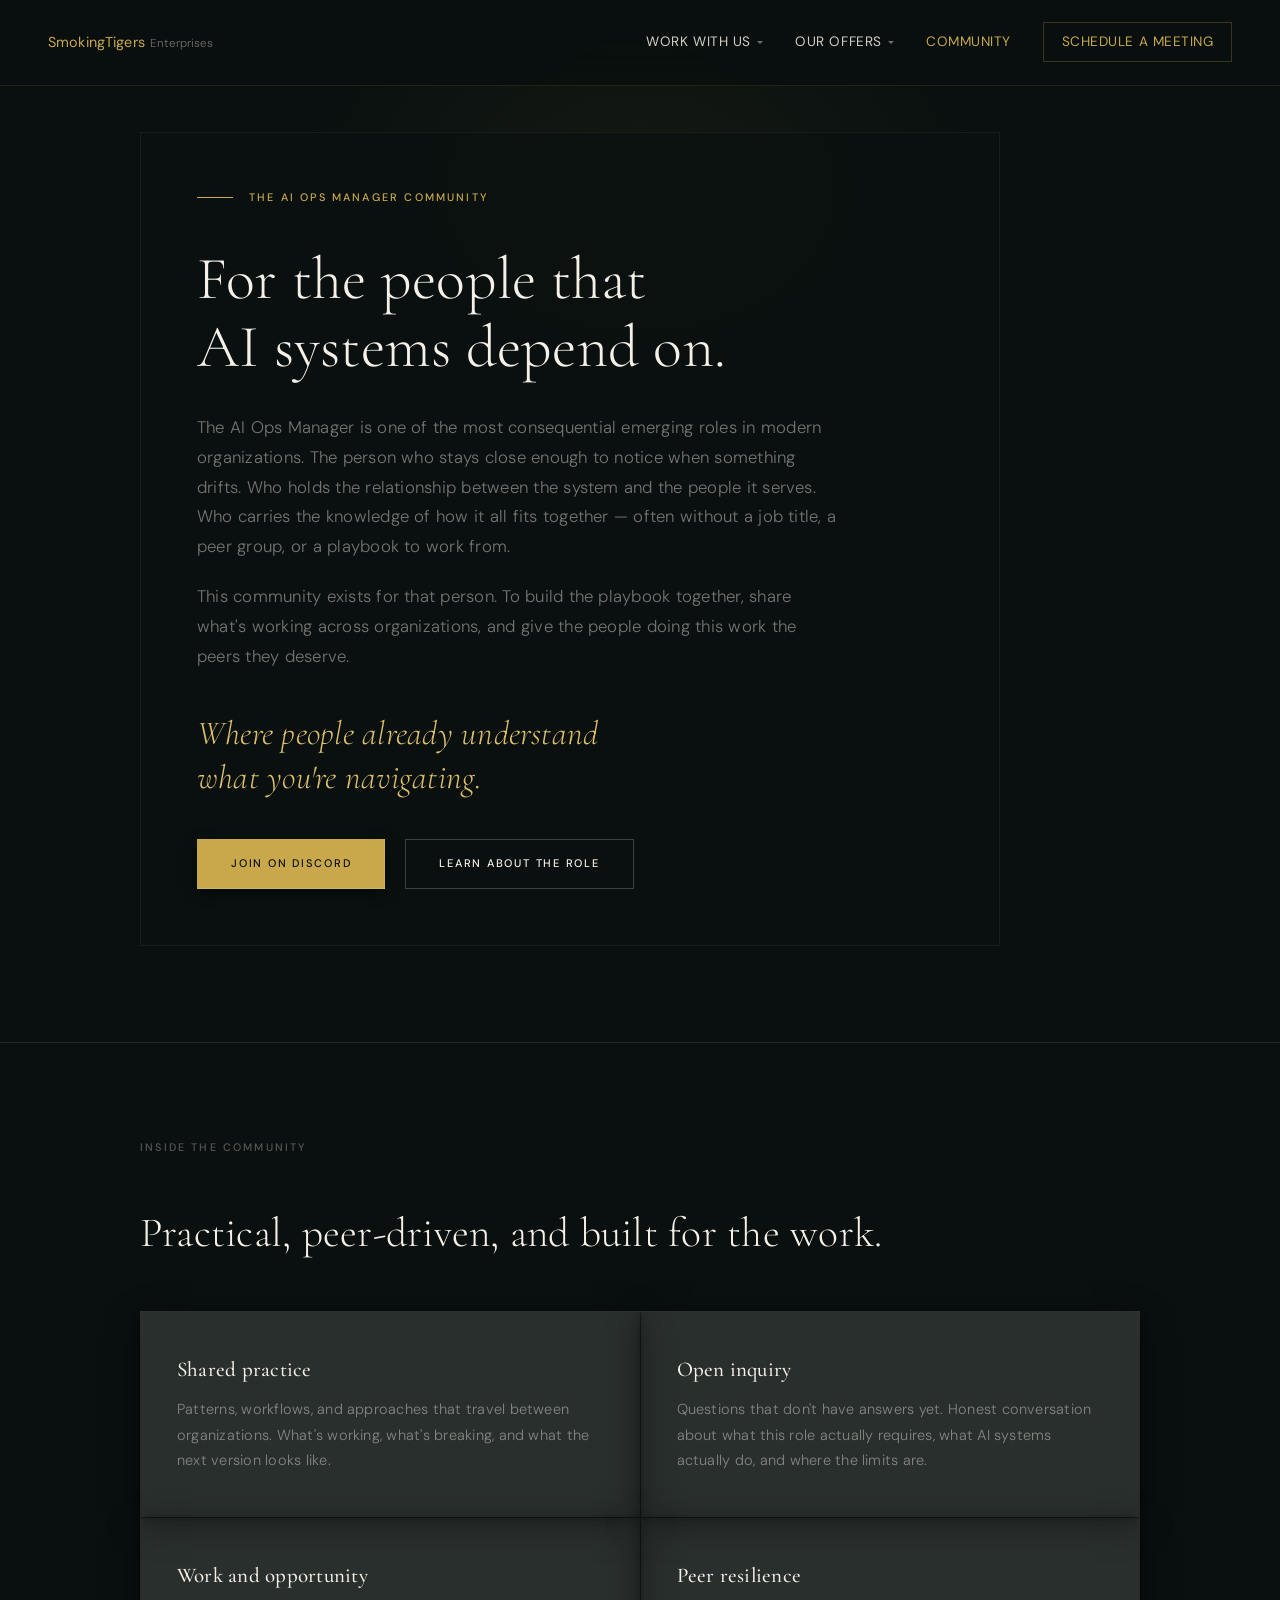
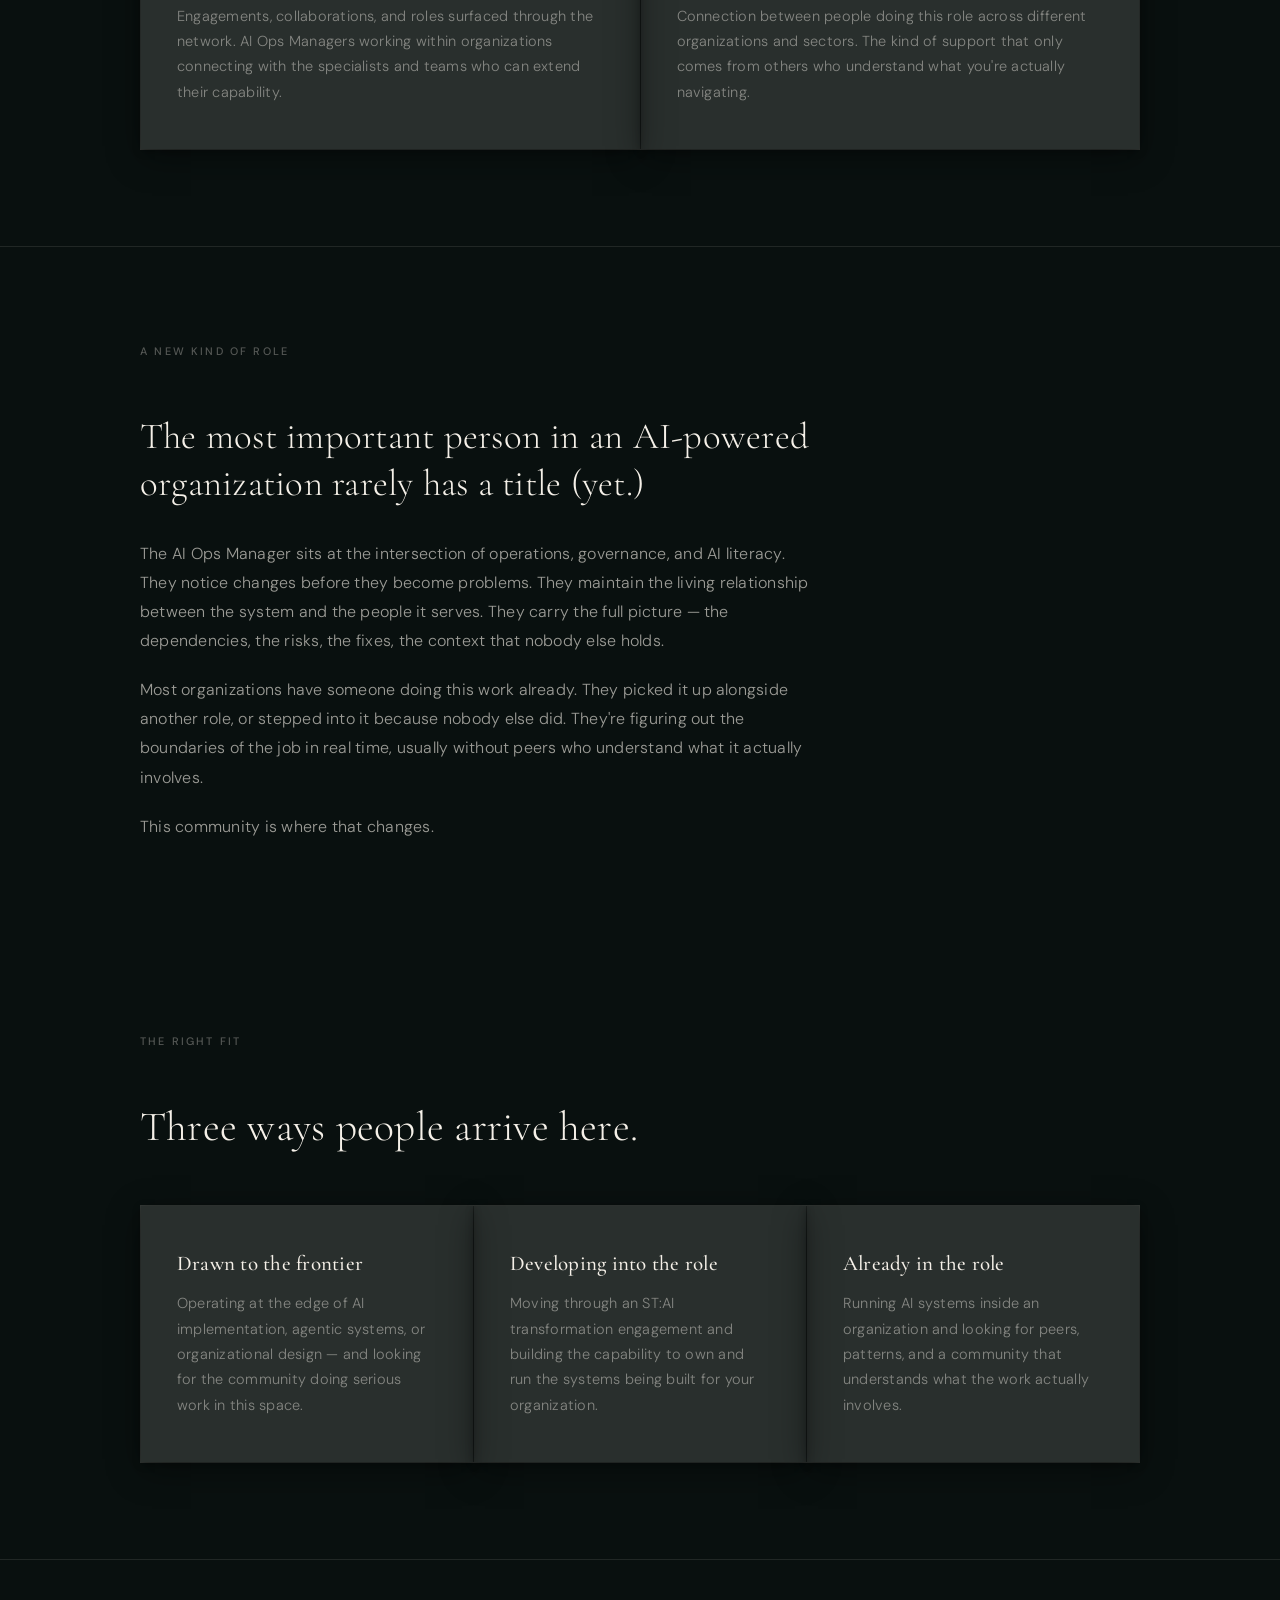
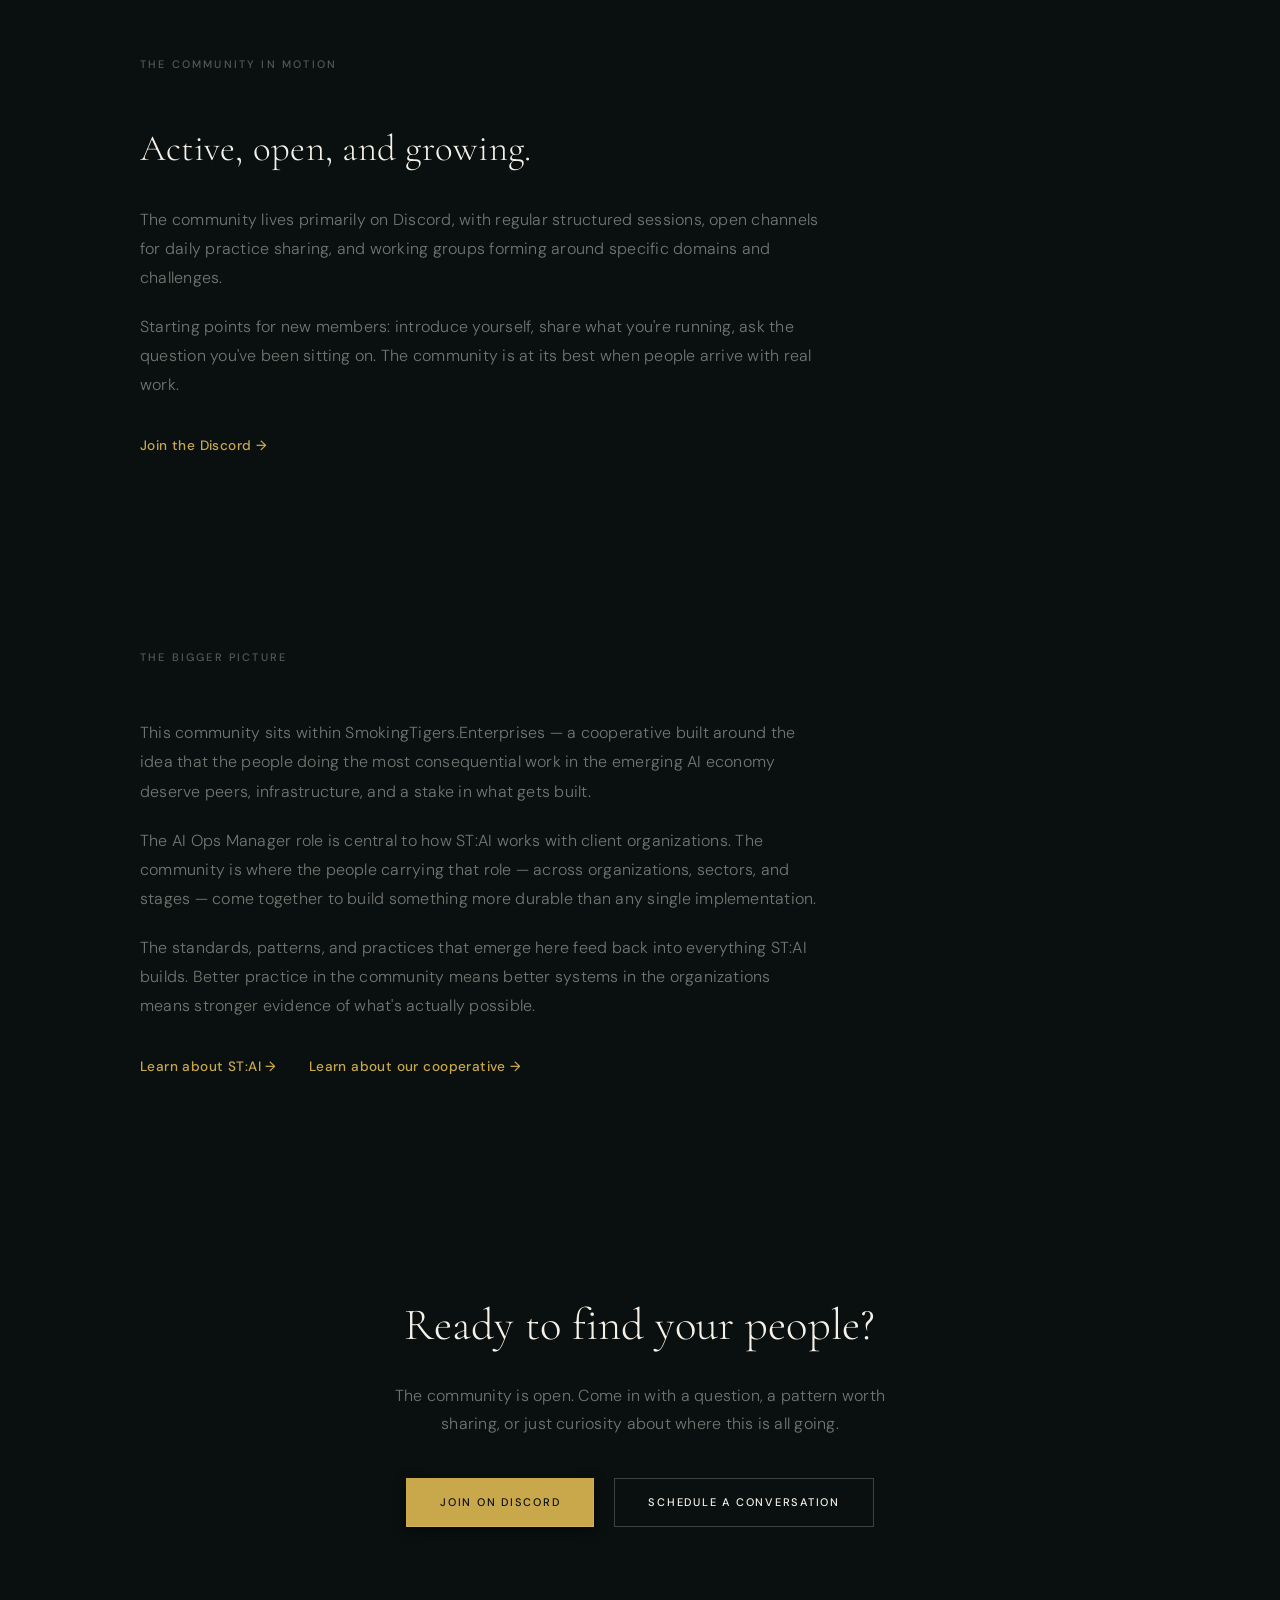
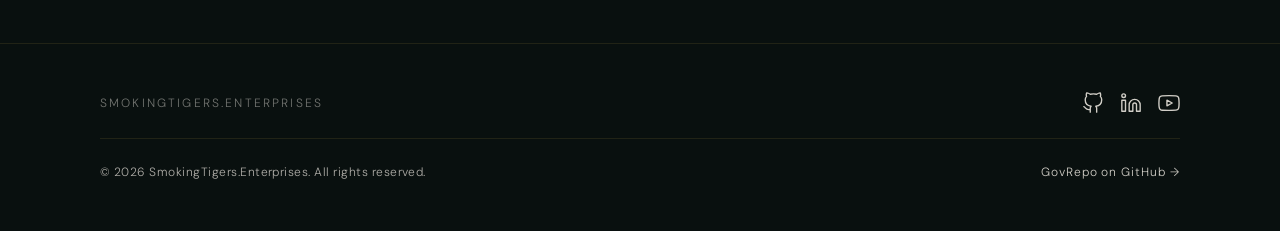
==== public/community/index.html @ b40d93f6 "Add Community page Full build for /community: hero, AI Ops Manager role section, two card-grid secti" ====
<!DOCTYPE html>
<html lang="en">
<head>
  <meta charset="UTF-8" />
  <meta name="viewport" content="width=device-width, initial-scale=1.0" />
  <title>Community — SmokingTigers.Enterprises</title>
  <meta name="description" content="A community built for AI Ops Managers - the people who carry the relationship between AI systems and the organizations they serve." />
  <link rel="preconnect" href="https://fonts.googleapis.com">
  <link href="https://fonts.googleapis.com/css2?family=Cormorant+Garamond:ital,wght@0,300;0,400;0,500;0,600;1,300;1,400;1,500&family=DM+Sans:wght@300;400;500&display=swap" rel="stylesheet">
  <style>
    *, *::before, *::after { box-sizing: border-box; margin: 0; padding: 0; }

    :root {
      --ink:        #f5f0e8;
      --ink-mid:    rgba(245,240,232,0.45);
      --ink-dim:    rgba(245,240,232,0.32);
      --paper:      #09100f;
      --surface:    #0f1a18;
      --surface-2:  rgba(245,240,232,0.035);
      --gold:       #c9a84c;
      --gold-lt:    #dfc06a;
      --gold-dim:   rgba(201,168,76,0.3);
      --gold-trace: rgba(201,168,76,0.07);
      --line:       rgba(201,168,76,0.18);
      --line-blue:  rgba(245,240,232,0.10);
      --max:        1080px;
      --serif:      'Cormorant Garamond', Georgia, serif;
      --sans:       'DM Sans', system-ui, sans-serif;
    }

    html { scroll-behavior: smooth; }
    body { font-family: var(--sans); background: var(--paper); color: var(--ink); line-height: 1.6; font-size: 16px; font-weight: 300; letter-spacing: 0.015em; }

    .wrap { max-width: var(--max); margin: 0 auto; padding: 0 40px; }

    /* ── Nav (ported from homepage / ST:AI page) ── */
    nav {
      position: fixed; top: 0; left: 0; right: 0; z-index: 100;
      display: flex; align-items: center; justify-content: space-between;
      padding: 1.4rem 3rem;
      background: rgba(9, 16, 15, 0.9);
      backdrop-filter: blur(16px);
      border-bottom: 1px solid rgba(201,168,76,0.12);
    }
    .nav-logo {
      font-family: var(--sans);
      font-size: 0.9rem;
      font-weight: 400;
      letter-spacing: 0.01em;
      text-decoration: none;
    }
    .nav-logo .smoking, .nav-logo .tigers { color: var(--gold); }
    .nav-logo .domain { margin-left: 0.45em; font-weight: 300; font-size: 0.8em; color: var(--ink-mid); }

    .nav-links { display: flex; align-items: center; gap: 2rem; }
    .nav-link {
      font-family: var(--sans);
      font-size: 0.85rem;
      font-weight: 400;
      letter-spacing: 0.04em;
      text-transform: uppercase;
      color: rgba(245,240,232,0.85);
      text-decoration: none;
      transition: color 0.2s;
    }
    .nav-link:hover { color: rgba(245,240,232,1); }
    .nav-link.current { color: var(--gold); }
    .nav-link.cta {
      color: var(--gold);
      border: 1px solid rgba(201,168,76,0.25);
      padding: 0.5rem 1.1rem;
    }
    .nav-link.cta:hover { background: rgba(201,168,76,0.08); color: var(--gold); }

    .nav-item { position: relative; display: flex; align-items: center; }
    .nav-item > .nav-link { display: flex; align-items: center; gap: 0.4rem; cursor: pointer; }
    .nav-item.active > .nav-link { color: var(--ink); }
    .caret {
      width: 0; height: 0;
      border-left: 3.5px solid transparent;
      border-right: 3.5px solid transparent;
      border-top: 3.5px solid currentColor;
      opacity: 0.5;
      transition: transform 0.2s;
    }
    .nav-item:hover .caret, .nav-item.open .caret { transform: rotate(180deg); opacity: 1; }

    .dropdown {
      position: absolute;
      top: calc(100% + 0.85rem);
      left: 50%;
      transform: translateX(-50%) translateY(-8px);
      min-width: 210px;
      background: rgba(9, 16, 15, 0.97);
      border: 1px solid rgba(201,168,76,0.25);
      border-radius: 8px;
      padding: 0.4rem 0;
      visibility: hidden;
      opacity: 0;
      transition: opacity 0.15s ease, transform 0.15s ease, visibility 0.15s;
      z-index: 200;
      backdrop-filter: blur(20px);
    }
    .nav-item:hover .dropdown, .nav-item.open .dropdown {
      visibility: visible; opacity: 1; transform: translateX(-50%) translateY(0);
    }
    .dropdown a {
      display: block;
      padding: 0.55rem 1.25rem;
      font-family: var(--sans);
      font-size: 0.78rem;
      font-weight: 400;
      color: var(--ink-mid);
      text-decoration: none;
      letter-spacing: 0.02em;
      transition: color 0.15s, background 0.15s;
    }
    .dropdown a:hover { color: var(--ink); background: rgba(245,240,232,0.06); }

    .nav-hamburger {
      display: none;
      flex-direction: column; gap: 5px;
      background: none; border: none; cursor: pointer; padding: 4px;
    }
    .nav-hamburger span { display: block; width: 22px; height: 1.5px; background: var(--ink); transition: all 0.25s; }
    .nav-hamburger.open span:nth-child(1) { transform: translateY(6.5px) rotate(45deg); }
    .nav-hamburger.open span:nth-child(2) { opacity: 0; transform: scaleX(0); }
    .nav-hamburger.open span:nth-child(3) { transform: translateY(-6.5px) rotate(-45deg); }

    @media (max-width: 768px) {
      nav { padding: 1rem 1.5rem; }
      .nav-hamburger { display: flex; }
      .nav-links {
        display: none;
        position: fixed; top: 64px; left: 0; right: 0;
        background: rgba(9,16,15,0.98);
        backdrop-filter: blur(20px);
        flex-direction: column; align-items: stretch;
        padding: 1rem 1.5rem 1.5rem;
        border-bottom: 1px solid rgba(201,168,76,0.12);
        gap: 0; z-index: 99;
      }
      .nav-links.open { display: flex; }
      .nav-item { flex-direction: column; align-items: flex-start; width: 100%; }
      .nav-item > .nav-link { padding: 0.8rem 0; width: 100%; justify-content: space-between; }
      .dropdown {
        position: static; transform: none; visibility: visible; opacity: 1;
        background: none; border: none; border-radius: 0;
        padding: 0 0 0.75rem 1rem;
        display: none; transition: none;
      }
      .nav-item.open .dropdown { display: block; }
      .dropdown a { padding: 0.45rem 0; }
    }

    /* ── Section label / headings ── */
    .section-label { font-size: 0.68rem; font-weight: 500; letter-spacing: 0.2em; text-transform: uppercase; color: var(--ink-dim); margin-bottom: 52px; display: flex; align-items: center; gap: 14px; }
    .body-text { font-size: 16px; font-weight: 300; color: var(--ink-mid); line-height: 1.82; }
    .body-text p + p { margin-top: 20px; }

    /* ── Hero ── */
    .hero {
      position: relative; padding: 132px 0 96px; overflow: hidden;
      border-bottom: 1px solid var(--line-blue);
    }
    .hero::before {
      content: '';
      position: absolute; inset: 0;
      background-image: url('/assets/pattern-artdeco-arches.webp');
      background-size: 480px auto; background-position: center;
      opacity: 0.16;
      mix-blend-mode: screen;
      pointer-events: none;
    }
    .hero::after {
      content: ''; position: absolute; bottom: 0; left: 0; right: 0; height: 180px;
      background: linear-gradient(to bottom, transparent, var(--paper));
      pointer-events: none;
    }
    .hero .wrap { position: relative; z-index: 1; }
    .hero-glow { position: absolute; top: -60px; left: 50%; transform: translateX(-50%); width: 700px; height: 500px; background: radial-gradient(ellipse at center, rgba(201,168,76,0.06) 0%, transparent 70%); pointer-events: none; z-index: 0; }

    .hero-card {
      background: rgba(9, 16, 15, 0.82);
      padding: 3.5rem 3.5rem;
      max-width: 860px;
      border: 1px solid rgba(245,240,232,0.06);
    }
    @media (max-width: 760px) {
      .hero-card { padding: 2.5rem 1.75rem; }
    }

    .hero-eyebrow { display: flex; align-items: center; gap: 16px; margin-bottom: 40px; }
    .hero-eyebrow::before { content: ''; display: block; width: 36px; height: 1px; background: var(--gold); flex-shrink: 0; }
    .eyebrow-text { font-size: 0.68rem; font-weight: 500; letter-spacing: 0.2em; text-transform: uppercase; color: var(--gold); }

    .hero h1 { font-family: var(--serif); font-size: clamp(2.2rem, 4.8vw, 3.75rem); font-weight: 300; line-height: 1.12; color: var(--ink); max-width: 780px; margin-bottom: 32px; }

    .hero-sub { font-family: var(--sans); font-size: 1.05rem; font-weight: 300; color: var(--ink-mid); max-width: 640px; line-height: 1.78; }
    .hero-sub + .hero-sub { margin-top: 20px; }

    .hero-subhead {
      font-family: var(--serif);
      font-size: clamp(1.5rem, 3vw, 2.1rem);
      font-weight: 300; font-style: italic;
      color: var(--gold-lt);
      line-height: 1.3;
      max-width: 620px;
      margin: 40px 0 40px;
    }

    .hero-actions { display: flex; align-items: center; gap: 20px; flex-wrap: wrap; }

    .btn-gold { display: inline-block; font-family: var(--sans); font-size: 11px; font-weight: 500; letter-spacing: 0.16em; text-transform: uppercase; color: var(--paper); background: var(--gold); padding: 16px 34px; text-decoration: none; transition: filter 0.2s, box-shadow 0.2s; box-shadow: 0 3px 12px rgba(0,0,0,0.45), inset 0 -1px 0 rgba(255,255,255,0.12), inset -1px 0 0 rgba(255,255,255,0.07); }
    .btn-gold:hover { filter: brightness(1.12); box-shadow: 0 5px 18px rgba(0,0,0,0.5), inset 0 -1px 0 rgba(255,255,255,0.16), inset -1px 0 0 rgba(255,255,255,0.1); }

    .btn-outline { display: inline-block; font-family: var(--sans); font-size: 11px; font-weight: 500; letter-spacing: 0.16em; text-transform: uppercase; color: var(--ink); background: none; border: 1px solid rgba(245,240,232,0.22); padding: 15px 33px; text-decoration: none; transition: border-color 0.2s, color 0.2s; }
    .btn-outline:hover { border-color: var(--gold); color: var(--gold); }

    /* ── Generic text section ── */
    .text-section { padding: 96px 0; position: relative; overflow: hidden; }
    .text-section.surface { background: var(--surface); border-bottom: 1px solid var(--line-blue); }
    .text-section.pattern::before {
      content: '';
      position: absolute; inset: 0;
      background-image: url('/assets/pattern-artdeco.webp');
      background-size: cover; background-position: center;
      opacity: 0.08;
      mix-blend-mode: screen;
      pointer-events: none;
    }
    .text-section.pattern-arch::before {
      content: '';
      position: absolute; inset: 0;
      background-image: url('/assets/pattern-artdeco-arches.webp');
      background-size: 480px auto; background-position: center;
      opacity: 0.1;
      mix-blend-mode: screen;
      pointer-events: none;
    }
    .text-section .wrap { position: relative; z-index: 1; }
    .text-section h2 { font-family: var(--serif); font-size: clamp(1.7rem, 3.2vw, 2.3rem); font-weight: 300; line-height: 1.28; color: var(--ink); margin-bottom: 32px; max-width: 820px; }
    .text-section .body-text { max-width: 680px; }
    #role .body-text p { color: rgba(245,240,232,0.62); }
    .text-section .link-row { display: flex; gap: 32px; flex-wrap: wrap; margin-top: 36px; }
    .text-link { font-family: var(--sans); font-size: 0.85rem; font-weight: 500; letter-spacing: 0.03em; color: var(--gold); text-decoration: none; transition: opacity 0.2s; }
    .text-link:hover { opacity: 0.75; }

    /* ── Grid sections (shared card pattern) ── */
    .grid-section { padding: 96px 0; position: relative; overflow: hidden; border-bottom: 1px solid var(--line-blue); }
    .grid-section.pattern::before {
      content: '';
      position: absolute; inset: 0;
      background-image: url('/assets/pattern-artdeco-arches.webp');
      background-size: 480px auto; background-position: center;
      opacity: 0.1;
      mix-blend-mode: screen;
      pointer-events: none;
    }
    .grid-section .wrap { position: relative; z-index: 1; }
    .grid-section h2 { font-family: var(--serif); font-size: clamp(1.8rem, 3.5vw, 2.6rem); font-weight: 300; line-height: 1.22; color: var(--ink); white-space: nowrap; margin-bottom: 52px; }
    @media (max-width: 640px) { .grid-section h2 { white-space: normal; } }

    .grid-4 { display: grid; grid-template-columns: repeat(2, 1fr); gap: 1px; background: var(--line-blue); border: 1px solid var(--line-blue); }
    @media (max-width: 660px) { .grid-4 { grid-template-columns: 1fr; } }
    .grid-3 { display: grid; grid-template-columns: repeat(3, 1fr); gap: 1px; background: var(--line-blue); border: 1px solid var(--line-blue); }
    @media (max-width: 720px) { .grid-3 { grid-template-columns: 1fr; } }

    .grid-card { background: var(--surface-2); padding: 44px 36px; box-shadow: 0 8px 32px rgba(0,0,0,0.4), 0 2px 8px rgba(0,0,0,0.3); transition: transform 0.25s ease, box-shadow 0.25s ease; position: relative; overflow: hidden; }
    .grid-card:hover { transform: translateY(-3px); box-shadow: 0 14px 40px rgba(0,0,0,0.5), 0 4px 12px rgba(0,0,0,0.35); }
    .grid-card::before { content: ''; position: absolute; top: 0; left: 0; width: 2px; height: 0; background: var(--gold); transition: height 0.4s ease; }
    .grid-card:hover::before { height: 100%; }
    .grid-card strong { display: block; font-family: var(--serif); font-size: 21px; font-weight: 500; color: var(--ink); line-height: 1.3; margin-bottom: 14px; }
    .grid-card p { font-size: 14.5px; font-weight: 300; color: var(--ink-mid); line-height: 1.75; }

    /* ── CTA band ── */
    .cta-band { padding: 116px 0; text-align: center; position: relative; overflow: hidden; }
    .cta-band::before {
      content: '';
      position: absolute; inset: 0;
      background-image: url('/assets/pattern-artdeco.webp');
      background-size: cover; background-position: center;
      opacity: 0.08;
      mix-blend-mode: screen;
      pointer-events: none;
    }
    .cta-band .wrap { position: relative; z-index: 1; }
    .cta-band h2 { font-family: var(--serif); font-size: clamp(1.9rem, 3.5vw, 2.9rem); font-weight: 300; color: var(--ink); margin-bottom: 20px; }
    .cta-band p { font-size: 1rem; font-weight: 300; color: var(--ink-mid); max-width: 520px; margin: 0 auto 40px; line-height: 1.75; }
    .cta-band .hero-actions { justify-content: center; }

    /* ── Footer (ported from homepage) ── */
    .footer-wrap { position: relative; overflow: hidden; }
    .footer-wrap::before {
      content: '';
      position: absolute; inset: 0;
      background-image: url('/assets/pattern-artdeco.webp');
      background-size: cover; background-position: center; background-repeat: repeat;
      opacity: 0.028;
      mix-blend-mode: screen;
      pointer-events: none;
    }
    footer { position: relative; z-index: 1; padding: 3rem; border-top: 1px solid rgba(201,168,76,0.12); }
    .footer-inner { max-width: var(--max); margin: 0 auto; display: flex; flex-direction: column; gap: 1.5rem; }
    .footer-top { display: flex; justify-content: space-between; align-items: center; }
    .footer-brand { font-family: var(--sans); font-size: 0.75rem; letter-spacing: 0.18em; text-transform: uppercase; color: var(--ink-mid); }
    .footer-brand span { color: var(--ink-mid); }
    .footer-social { display: flex; gap: 1rem; align-items: center; }
    .footer-icon { color: rgba(245,240,232,0.85); transition: color 0.2s ease; display: flex; align-items: center; }
    .footer-icon svg { width: 22px; height: 22px; }
    .footer-icon:hover { color: var(--gold); }
    .footer-bottom { display: flex; justify-content: space-between; align-items: center; gap: 2rem; padding-top: 1.5rem; border-top: 1px solid rgba(201,168,76,0.12); }
    .footer-govrepo { font-family: var(--sans); font-size: 0.75rem; letter-spacing: 0.08em; color: rgba(245,240,232,0.85); text-decoration: none; transition: color 0.2s ease; }
    .footer-govrepo:hover { color: var(--gold); }
    .footer-note { font-size: 0.75rem; color: rgba(245,240,232,0.7); letter-spacing: 0.04em; }
    @media (max-width: 768px) {
      footer { padding: 2.5rem 1.5rem; }
      .footer-top { flex-direction: column; align-items: flex-start; gap: 1.5rem; }
      .footer-bottom { flex-direction: column; align-items: flex-start; gap: 0.75rem; }
    }

    /* ── Scroll fade-ins ── */
    .fade-up { opacity: 0; transform: translateY(24px); transition: opacity 0.7s ease, transform 0.7s ease; }
    .fade-up.visible { opacity: 1; transform: translateY(0); }
    .fade-up-delay-1 { transition-delay: 0.1s; }
    .fade-up-delay-2 { transition-delay: 0.2s; }
    .fade-up-delay-3 { transition-delay: 0.3s; }
    .fade-up-delay-4 { transition-delay: 0.4s; }
  </style>
</head>
<body>

  <nav>
    <a class="nav-logo" href="/"><span class="smoking">Smoking</span><span class="tigers">Tigers</span><span class="domain">Enterprises</span></a>
    <button class="nav-hamburger" aria-label="Toggle menu" aria-expanded="false" aria-controls="nav-links">
      <span></span><span></span><span></span>
    </button>
    <div class="nav-links" id="nav-links" role="navigation">

      <div class="nav-item">
        <a class="nav-link" href="#" aria-haspopup="true" aria-expanded="false">
          Work With Us <span class="caret" aria-hidden="true"></span>
        </a>
        <div class="dropdown" role="menu">
          <a href="/for-founders" role="menuitem">For Founders</a>
          <a href="/for-smes" role="menuitem">For SMEs</a>
          <a href="/for-enterprise" role="menuitem">For Enterprise</a>
          <a href="/contribute" role="menuitem">Contribute as an Expert</a>
        </div>
      </div>

      <div class="nav-item">
        <a class="nav-link" href="#" aria-haspopup="true" aria-expanded="false">
          Our Offers <span class="caret" aria-hidden="true"></span>
        </a>
        <div class="dropdown" role="menu">
          <a href="/stai" role="menuitem">ST:AI</a>
          <a href="/media" role="menuitem">Media</a>
          <a href="/governance" role="menuitem">Governance</a>
        </div>
      </div>

      <a class="nav-link current" href="/community">Community</a>
      <a class="nav-link cta" href="/schedule">Schedule a Meeting</a>

    </div>
  </nav>

  <!-- Hero -->
  <section class="hero">
    <div class="hero-glow"></div>
    <div class="wrap">
      <div class="hero-card">
        <div class="hero-eyebrow">
          <span class="eyebrow-text">The AI Ops Manager Community</span>
        </div>
        <h1>For the people that<br>AI systems depend on.</h1>
        <p class="hero-sub">The AI Ops Manager is one of the most consequential emerging roles in modern organizations. The person who stays close enough to notice when something drifts. Who holds the relationship between the system and the people it serves. Who carries the knowledge of how it all fits together &mdash; often without a job title, a peer group, or a playbook to work from.</p>
        <p class="hero-sub">This community exists for that person. To build the playbook together, share what's working across organizations, and give the people doing this work the peers they deserve.</p>
        <h2 class="hero-subhead">Where people already understand<br>what you're navigating.</h2>
        <div class="hero-actions">
          <a class="btn-gold" href="https://discord.gg/REPLACE-WITH-INVITE" target="_blank" rel="noopener">Join on Discord</a>
          <a class="btn-outline" href="#role">Learn About the Role</a>
        </div>
      </div>
    </div>
  </section>

  <!-- What the community is for -->
  <section class="grid-section">
    <div class="wrap">
      <p class="section-label fade-up">Inside the Community</p>
      <h2 class="fade-up">Practical, peer-driven, and built for the work.</h2>
      <div class="grid-4">
        <div class="grid-card fade-up fade-up-delay-1">
          <strong>Shared practice</strong>
          <p>Patterns, workflows, and approaches that travel between organizations. What's working, what's breaking, and what the next version looks like.</p>
        </div>
        <div class="grid-card fade-up fade-up-delay-2">
          <strong>Open inquiry</strong>
          <p>Questions that don't have answers yet. Honest conversation about what this role actually requires, what AI systems actually do, and where the limits are.</p>
        </div>
        <div class="grid-card fade-up fade-up-delay-3">
          <strong>Work and opportunity</strong>
          <p>Engagements, collaborations, and roles surfaced through the network. AI Ops Managers working within organizations connecting with the specialists and teams who can extend their capability.</p>
        </div>
        <div class="grid-card fade-up fade-up-delay-4">
          <strong>Peer resilience</strong>
          <p>Connection between people doing this role across different organizations and sectors. The kind of support that only comes from others who understand what you're actually navigating.</p>
        </div>
      </div>
    </div>
  </section>

  <!-- The Role -->
  <section class="text-section pattern" id="role">
    <div class="wrap">
      <p class="section-label fade-up">A New Kind of Role</p>
      <h2 class="fade-up">The most important person in an AI-powered organization rarely has a title (yet.)</h2>
      <div class="body-text fade-up fade-up-delay-1">
        <p>The AI Ops Manager sits at the intersection of operations, governance, and AI literacy. They notice changes before they become problems. They maintain the living relationship between the system and the people it serves. They carry the full picture &mdash; the dependencies, the risks, the fixes, the context that nobody else holds.</p>
        <p>Most organizations have someone doing this work already. They picked it up alongside another role, or stepped into it because nobody else did. They're figuring out the boundaries of the job in real time, usually without peers who understand what it actually involves.</p>
        <p>This community is where that changes.</p>
      </div>
    </div>
  </section>

  <!-- Who this is for -->
  <section class="grid-section">
    <div class="wrap">
      <p class="section-label fade-up">The Right Fit</p>
      <h2 class="fade-up">Three ways people arrive here.</h2>
      <div class="grid-3">
        <div class="grid-card fade-up fade-up-delay-1">
          <strong>Drawn to the frontier</strong>
          <p>Operating at the edge of AI implementation, agentic systems, or organizational design &mdash; and looking for the community doing serious work in this space.</p>
        </div>
        <div class="grid-card fade-up fade-up-delay-2">
          <strong>Developing into the role</strong>
          <p>Moving through an ST:AI transformation engagement and building the capability to own and run the systems being built for your organization.</p>
        </div>
        <div class="grid-card fade-up fade-up-delay-3">
          <strong>Already in the role</strong>
          <p>Running AI systems inside an organization and looking for peers, patterns, and a community that understands what the work actually involves.</p>
        </div>
      </div>
    </div>
  </section>

  <!-- What's happening -->
  <section class="text-section pattern-arch">
    <div class="wrap">
      <p class="section-label fade-up">The Community in Motion</p>
      <h2 class="fade-up">Active, open, and growing.</h2>
      <div class="body-text fade-up fade-up-delay-1">
        <p>The community lives primarily on Discord, with regular structured sessions, open channels for daily practice sharing, and working groups forming around specific domains and challenges.</p>
        <p>Starting points for new members: introduce yourself, share what you're running, ask the question you've been sitting on. The community is at its best when people arrive with real work.</p>
      </div>
      <div class="link-row fade-up fade-up-delay-2">
        <a class="text-link" href="https://discord.gg/REPLACE-WITH-INVITE" target="_blank" rel="noopener">Join the Discord &rarr;</a>
      </div>
    </div>
  </section>

  <!-- Part of something larger -->
  <section class="text-section">
    <div class="wrap">
      <p class="section-label fade-up">The Bigger Picture</p>
      <div class="body-text fade-up fade-up-delay-1">
        <p>This community sits within SmokingTigers.Enterprises &mdash; a cooperative built around the idea that the people doing the most consequential work in the emerging AI economy deserve peers, infrastructure, and a stake in what gets built.</p>
        <p>The AI Ops Manager role is central to how ST:AI works with client organizations. The community is where the people carrying that role &mdash; across organizations, sectors, and stages &mdash; come together to build something more durable than any single implementation.</p>
        <p>The standards, patterns, and practices that emerge here feed back into everything ST:AI builds. Better practice in the community means better systems in the organizations means stronger evidence of what's actually possible.</p>
      </div>
      <div class="link-row fade-up fade-up-delay-2">
        <a class="text-link" href="/stai">Learn about ST:AI &rarr;</a>
        <a class="text-link" href="/">Learn about our cooperative &rarr;</a>
      </div>
    </div>
  </section>

  <!-- CTA -->
  <section class="cta-band">
    <div class="wrap">
      <h2 class="fade-up">Ready to find your people?</h2>
      <p class="fade-up fade-up-delay-1">The community is open. Come in with a question, a pattern worth sharing, or just curiosity about where this is all going.</p>
      <div class="hero-actions fade-up fade-up-delay-2">
        <a class="btn-gold" href="https://discord.gg/REPLACE-WITH-INVITE" target="_blank" rel="noopener">Join on Discord</a>
        <a class="btn-outline" href="/schedule">Schedule a Conversation</a>
      </div>
    </div>
  </section>

  <div class="footer-wrap">
    <footer>
      <div class="footer-inner">
        <div class="footer-top">
          <p class="footer-brand">Smoking<span>Tigers</span>.Enterprises</p>
          <div class="footer-social">
            <a href="https://github.com/SmokingTigers" class="footer-icon" target="_blank" rel="noopener" aria-label="GitHub">
              <svg width="18" height="18" viewBox="0 0 24 24" fill="none" stroke="currentColor" stroke-width="1.5" stroke-linecap="round" stroke-linejoin="round">
                <path d="M9 19c-5 1.5-5-2.5-7-3m14 6v-3.87a3.37 3.37 0 0 0-.94-2.61c3.14-.35 6.44-1.54 6.44-7A5.44 5.44 0 0 0 20 4.77 5.07 5.07 0 0 0 19.91 1S18.73.65 16 2.48a13.38 13.38 0 0 0-7 0C6.27.65 5.09 1 5.09 1A5.07 5.07 0 0 0 5 4.77a5.44 5.44 0 0 0-1.5 3.78c0 5.42 3.3 6.61 6.44 7A3.37 3.37 0 0 0 9 18.13V22"/>
              </svg>
            </a>
            <a href="https://linkedin.com/company/smokingtiger-enterprises" class="footer-icon" target="_blank" rel="noopener" aria-label="LinkedIn">
              <svg width="18" height="18" viewBox="0 0 24 24" fill="none" stroke="currentColor" stroke-width="1.5" stroke-linecap="round" stroke-linejoin="round">
                <path d="M16 8a6 6 0 0 1 6 6v7h-4v-7a2 2 0 0 0-2-2 2 2 0 0 0-2 2v7h-4v-7a6 6 0 0 1 6-6z"/>
                <rect x="2" y="9" width="4" height="12"/>
                <circle cx="4" cy="4" r="2"/>
              </svg>
            </a>
            <a href="https://youtube.com/@smokingtiges" class="footer-icon" target="_blank" rel="noopener" aria-label="YouTube">
              <svg width="18" height="18" viewBox="0 0 24 24" fill="none" stroke="currentColor" stroke-width="1.5" stroke-linecap="round" stroke-linejoin="round">
                <path d="M22.54 6.42a2.78 2.78 0 0 0-1.95-1.96C18.88 4 12 4 12 4s-6.88 0-8.59.46a2.78 2.78 0 0 0-1.95 1.96A29 29 0 0 0 1 12a29 29 0 0 0 .46 5.58A2.78 2.78 0 0 0 3.41 19.6C5.12 20 12 20 12 20s6.88 0 8.59-.46a2.78 2.78 0 0 0 1.95-1.95A29 29 0 0 0 23 12a29 29 0 0 0-.46-5.58z"/>
                <polygon points="9.75 15.02 15.5 12 9.75 8.98 9.75 15.02"/>
              </svg>
            </a>
          </div>
        </div>
        <div class="footer-bottom">
          <p class="footer-note">&copy; 2026 SmokingTigers.Enterprises. All rights reserved.</p>
          <a href="https://github.com/SmokingTigers/GovRepo" class="footer-govrepo" target="_blank" rel="noopener">
            GovRepo on GitHub &rarr;
          </a>
        </div>
      </div>
    </footer>
  </div>

  <script>
    // Scroll fade-in observer
    const fadeEls = document.querySelectorAll('.fade-up');
    const observer = new IntersectionObserver((entries) => {
      entries.forEach(el => {
        if (el.isIntersecting) {
          el.target.classList.add('visible');
          observer.unobserve(el.target);
        }
      });
    }, { threshold: 0.12 });
    fadeEls.forEach(el => observer.observe(el));
  </script>

  <script>
    // Nav hamburger
    const hamburger = document.querySelector('.nav-hamburger');
    const navLinks  = document.getElementById('nav-links');
    hamburger.addEventListener('click', () => {
      const open = hamburger.classList.toggle('open');
      navLinks.classList.toggle('open', open);
      hamburger.setAttribute('aria-expanded', String(open));
    });

    // Dropdown tap-to-toggle on mobile
    document.querySelectorAll('.nav-item').forEach(item => {
      const trigger = item.querySelector(':scope > .nav-link[aria-haspopup]');
      if (!trigger) return;
      trigger.addEventListener('click', e => {
        if (window.innerWidth <= 768) {
          e.preventDefault();
          const open = item.classList.toggle('open');
          trigger.setAttribute('aria-expanded', String(open));
        }
      });
    });

    // Close everything on outside click
    document.addEventListener('click', e => {
      if (!e.target.closest('nav')) {
        navLinks.classList.remove('open');
        hamburger.classList.remove('open');
        hamburger.setAttribute('aria-expanded', 'false');
      }
    });
  </script>
</body>
</html>
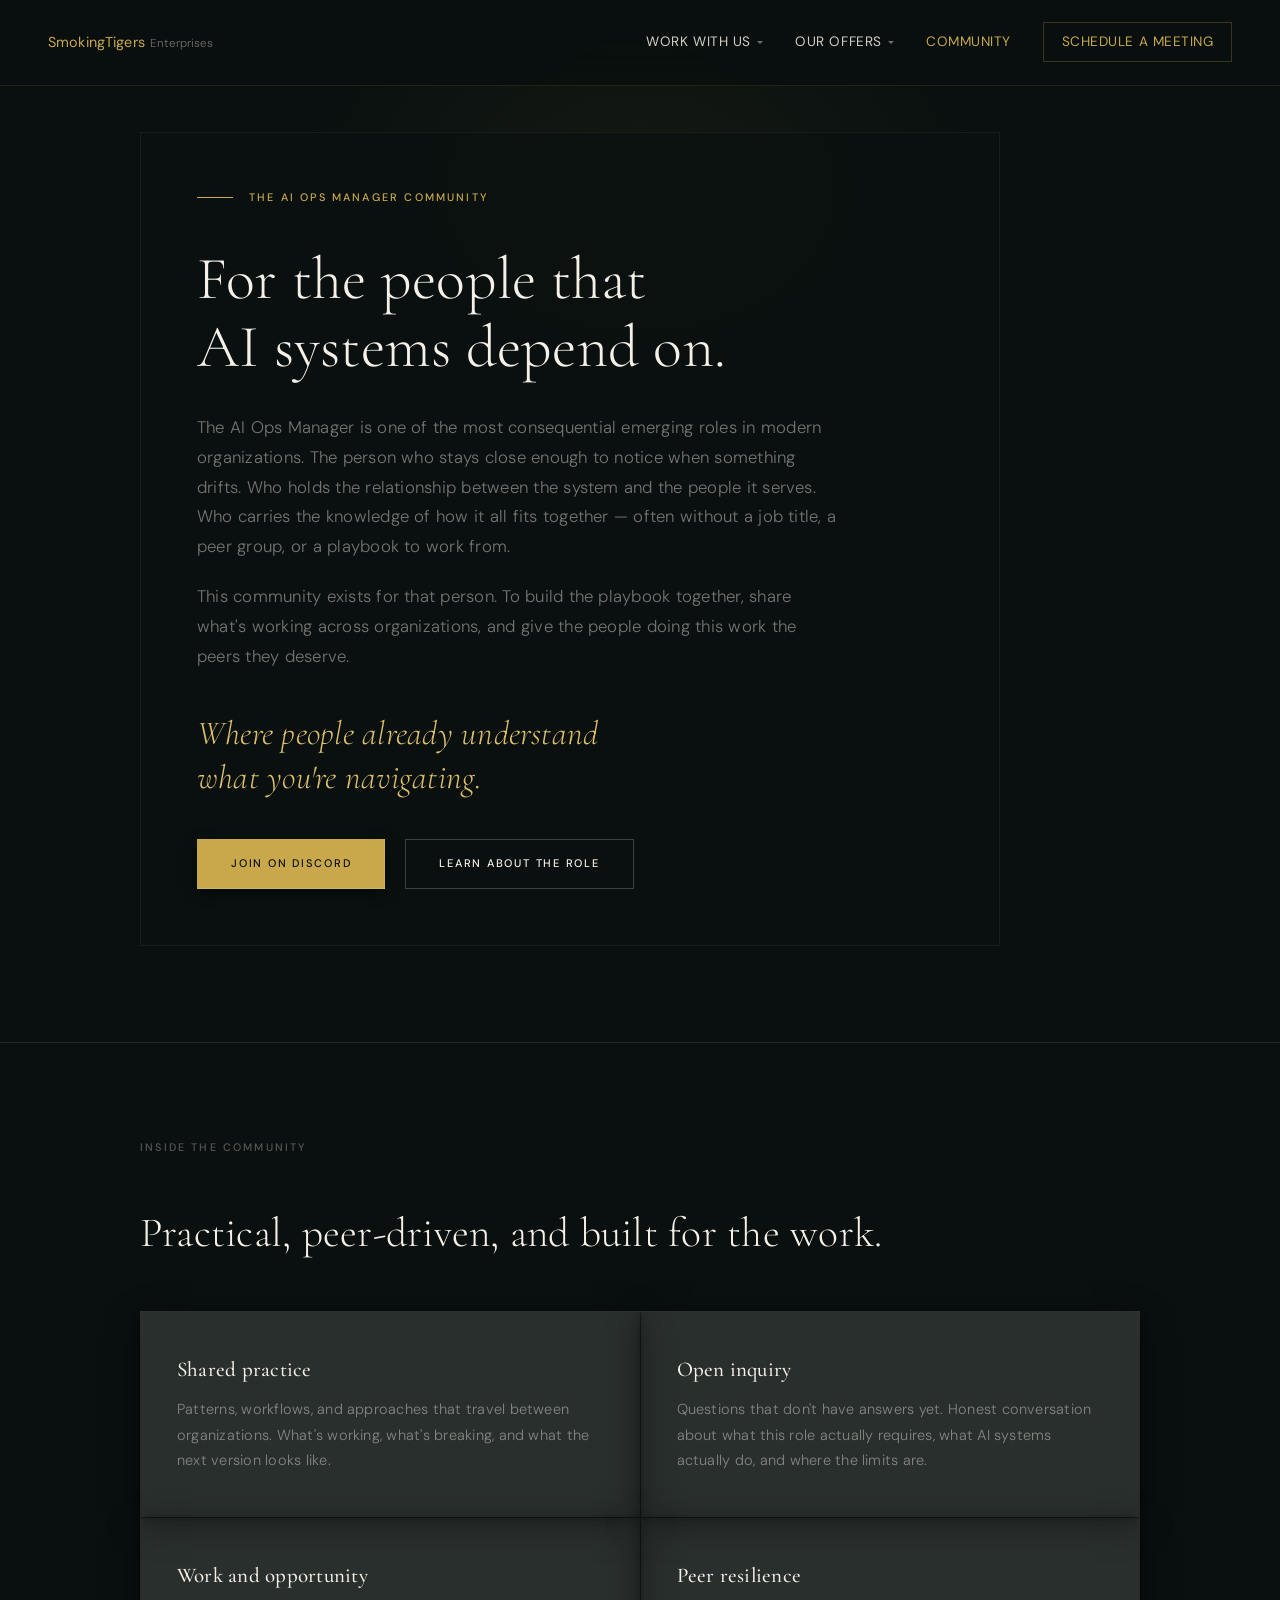
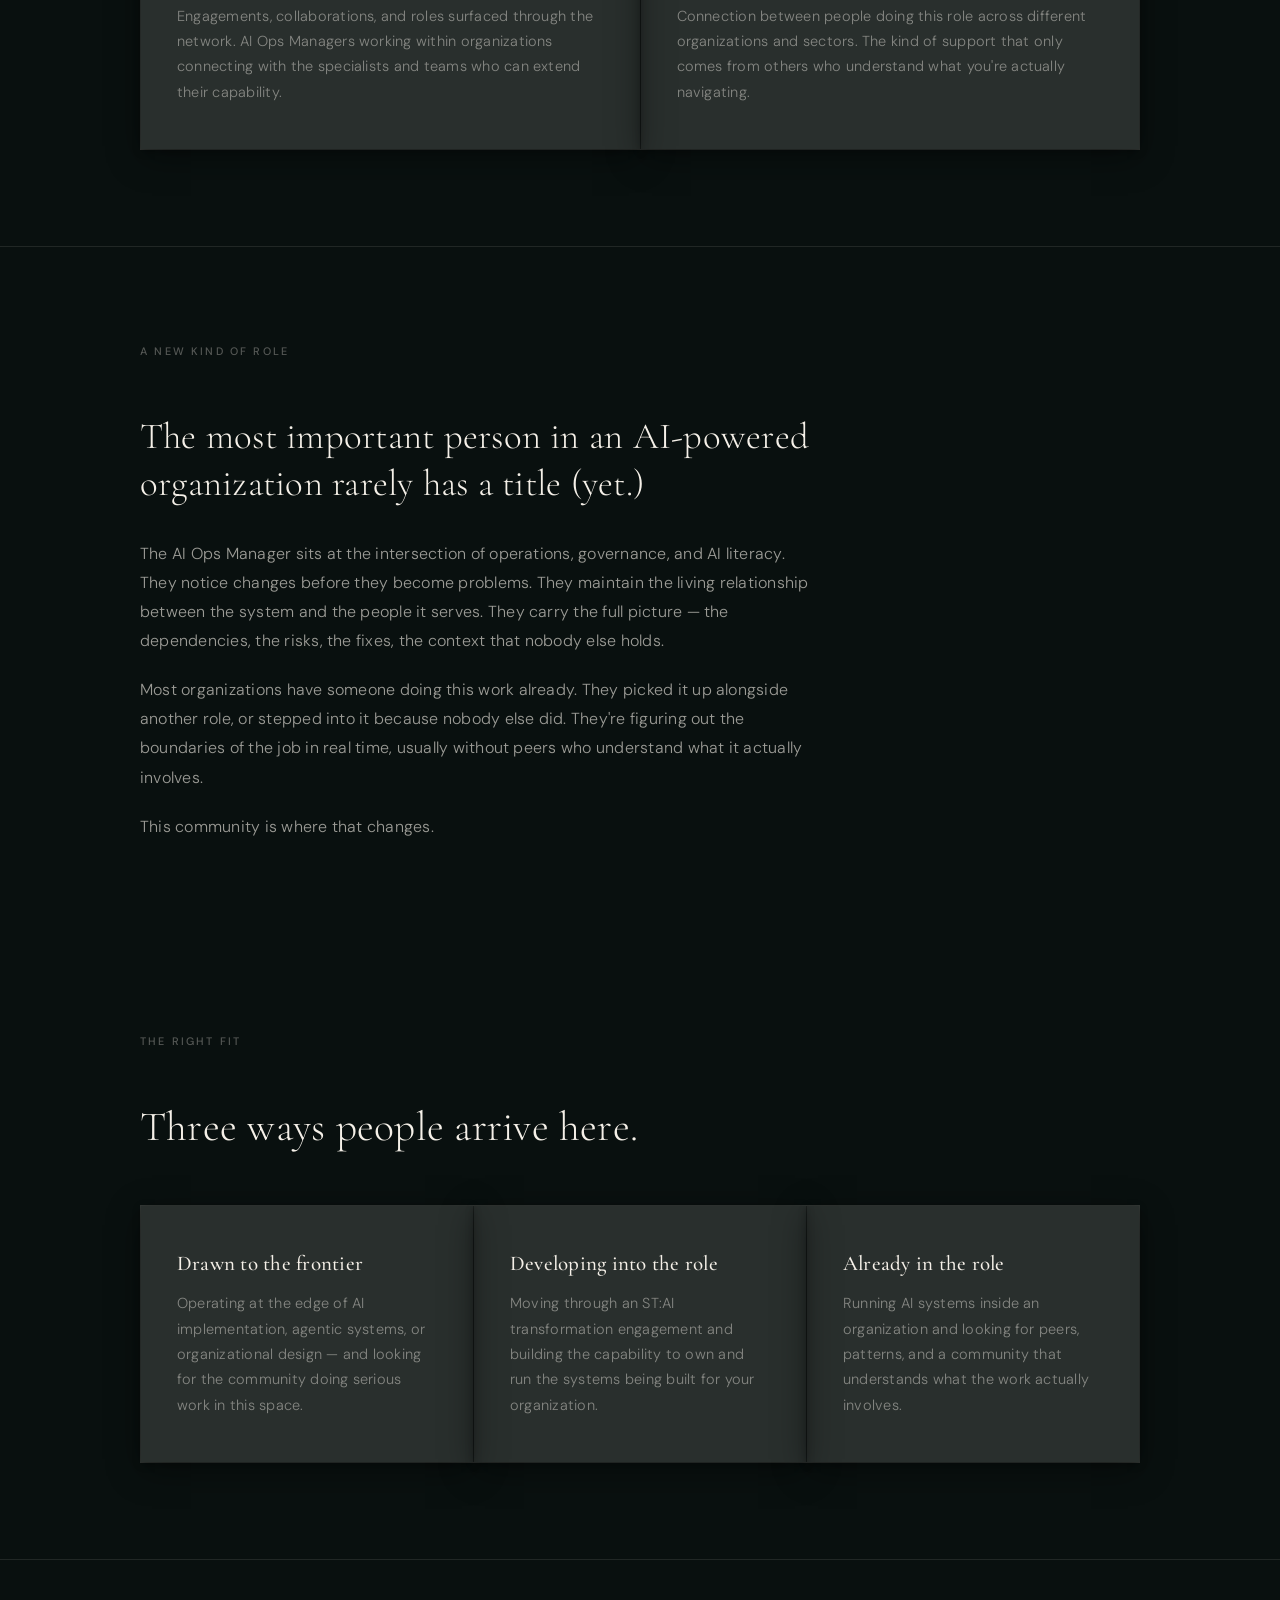
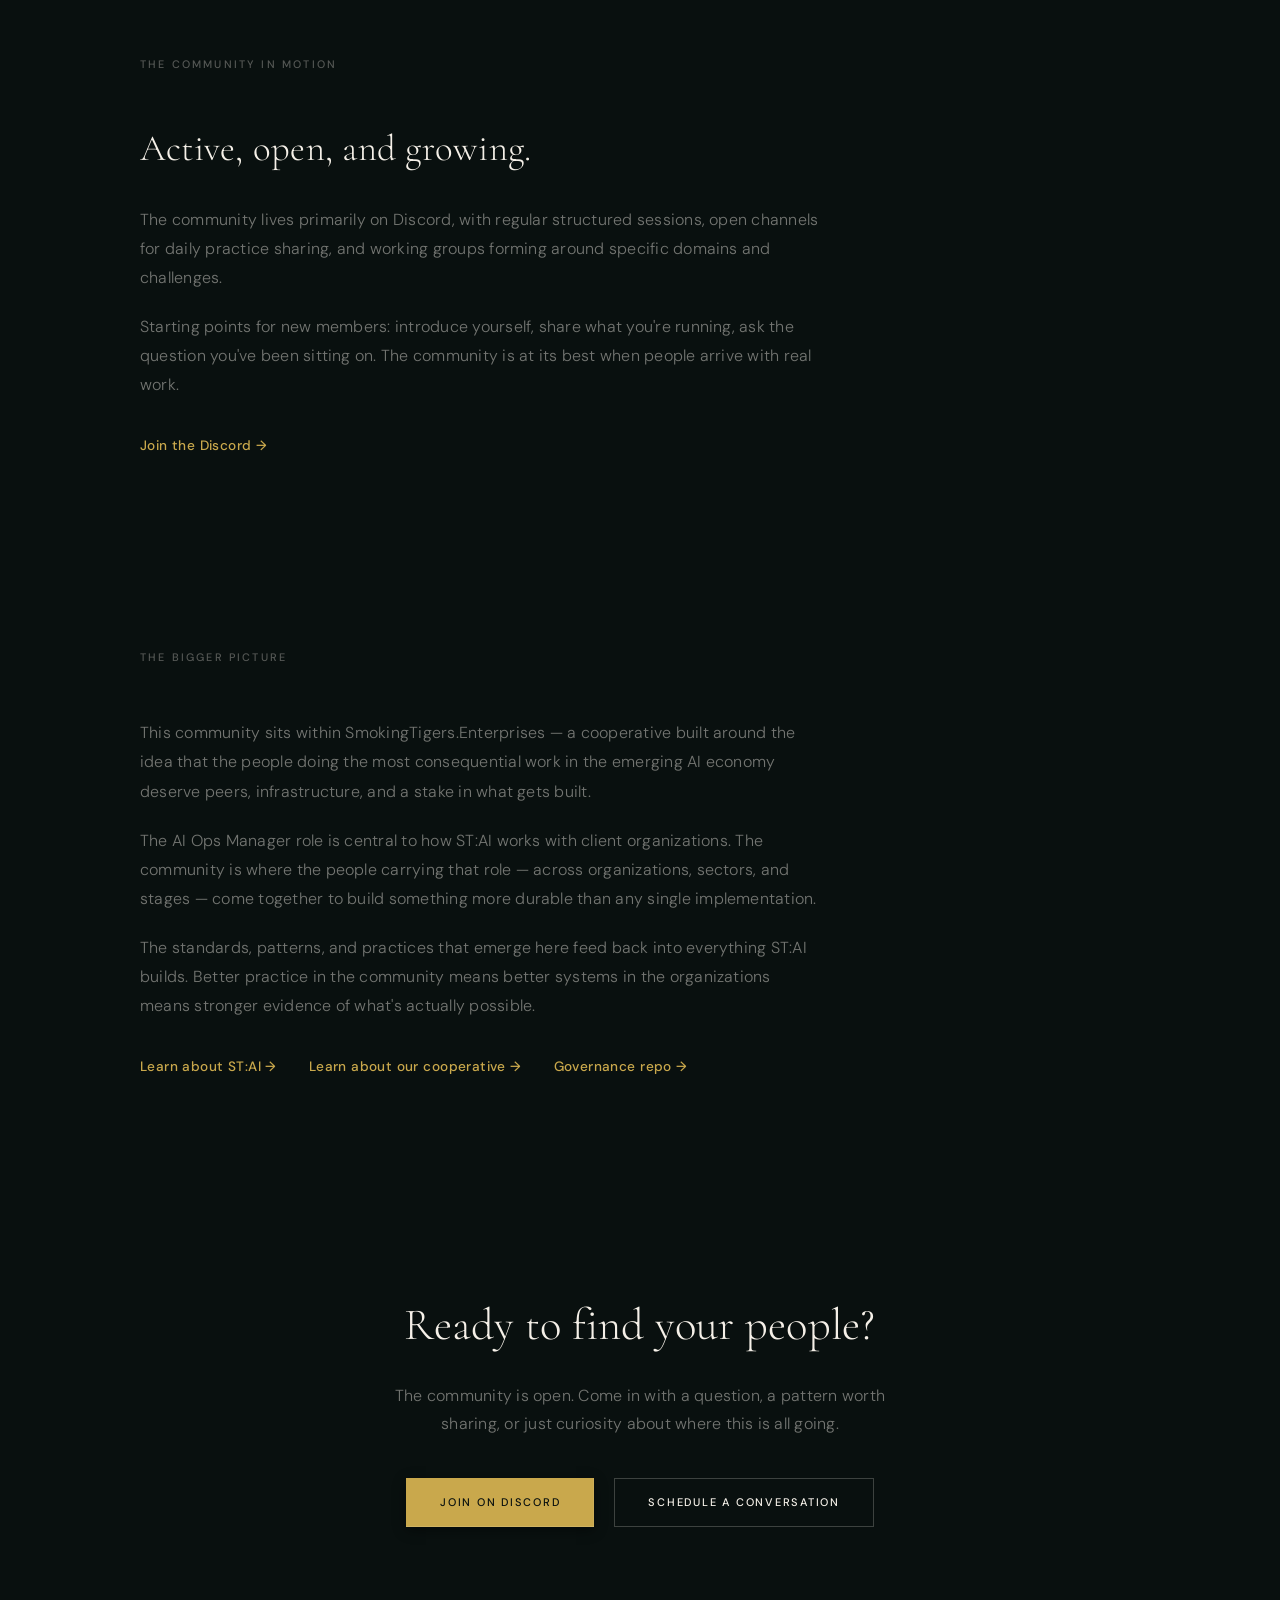
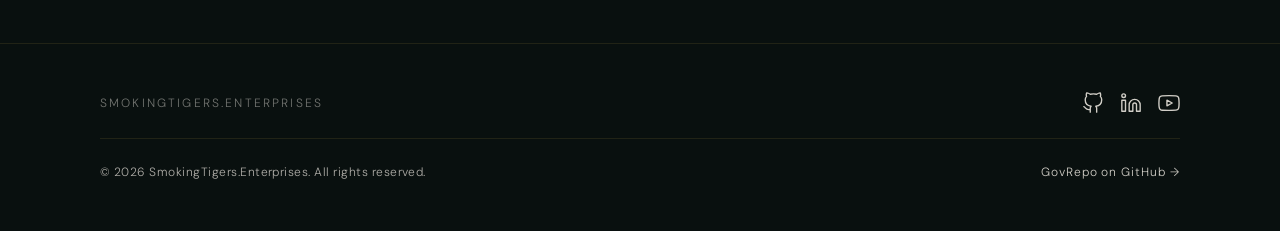
==== commit 6abe7aa9: "[OP#336] Fix governance links — Discord invite, footer GovRepo URL, community page link - Replace di" ====
--- a/public/community/index.html
+++ b/public/community/index.html
@@ -379,7 +379,7 @@
         <p class="hero-sub">This community exists for that person. To build the playbook together, share what's working across organizations, and give the people doing this work the peers they deserve.</p>
         <h2 class="hero-subhead">Where people already understand<br>what you're navigating.</h2>
         <div class="hero-actions">
-          <a class="btn-gold" href="https://discord.gg/REPLACE-WITH-INVITE" target="_blank" rel="noopener">Join on Discord</a>
+          <a class="btn-gold" href="https://discord.gg/9CkSsSdny" target="_blank" rel="noopener">Join on Discord</a>
           <a class="btn-outline" href="#role">Learn About the Role</a>
         </div>
       </div>
@@ -457,7 +457,7 @@
         <p>Starting points for new members: introduce yourself, share what you're running, ask the question you've been sitting on. The community is at its best when people arrive with real work.</p>
       </div>
       <div class="link-row fade-up fade-up-delay-2">
-        <a class="text-link" href="https://discord.gg/REPLACE-WITH-INVITE" target="_blank" rel="noopener">Join the Discord &rarr;</a>
+        <a class="text-link" href="https://discord.gg/9CkSsSdny" target="_blank" rel="noopener">Join the Discord &rarr;</a>
       </div>
     </div>
   </section>
@@ -474,6 +474,7 @@
       <div class="link-row fade-up fade-up-delay-2">
         <a class="text-link" href="/stai">Learn about ST:AI &rarr;</a>
         <a class="text-link" href="/">Learn about our cooperative &rarr;</a>
+        <a class="text-link" href="https://github.com/edjieun/smoking-tigers-governance" target="_blank" rel="noopener">Governance repo &rarr;</a>
       </div>
     </div>
   </section>
@@ -484,7 +485,7 @@
       <h2 class="fade-up">Ready to find your people?</h2>
       <p class="fade-up fade-up-delay-1">The community is open. Come in with a question, a pattern worth sharing, or just curiosity about where this is all going.</p>
       <div class="hero-actions fade-up fade-up-delay-2">
-        <a class="btn-gold" href="https://discord.gg/REPLACE-WITH-INVITE" target="_blank" rel="noopener">Join on Discord</a>
+        <a class="btn-gold" href="https://discord.gg/9CkSsSdny" target="_blank" rel="noopener">Join on Discord</a>
         <a class="btn-outline" href="/schedule">Schedule a Conversation</a>
       </div>
     </div>
@@ -518,7 +519,7 @@
         </div>
         <div class="footer-bottom">
           <p class="footer-note">&copy; 2026 SmokingTigers.Enterprises. All rights reserved.</p>
-          <a href="https://github.com/SmokingTigers/GovRepo" class="footer-govrepo" target="_blank" rel="noopener">
+          <a href="https://github.com/edjieun/smoking-tigers-governance" class="footer-govrepo" target="_blank" rel="noopener">
             GovRepo on GitHub &rarr;
           </a>
         </div>
